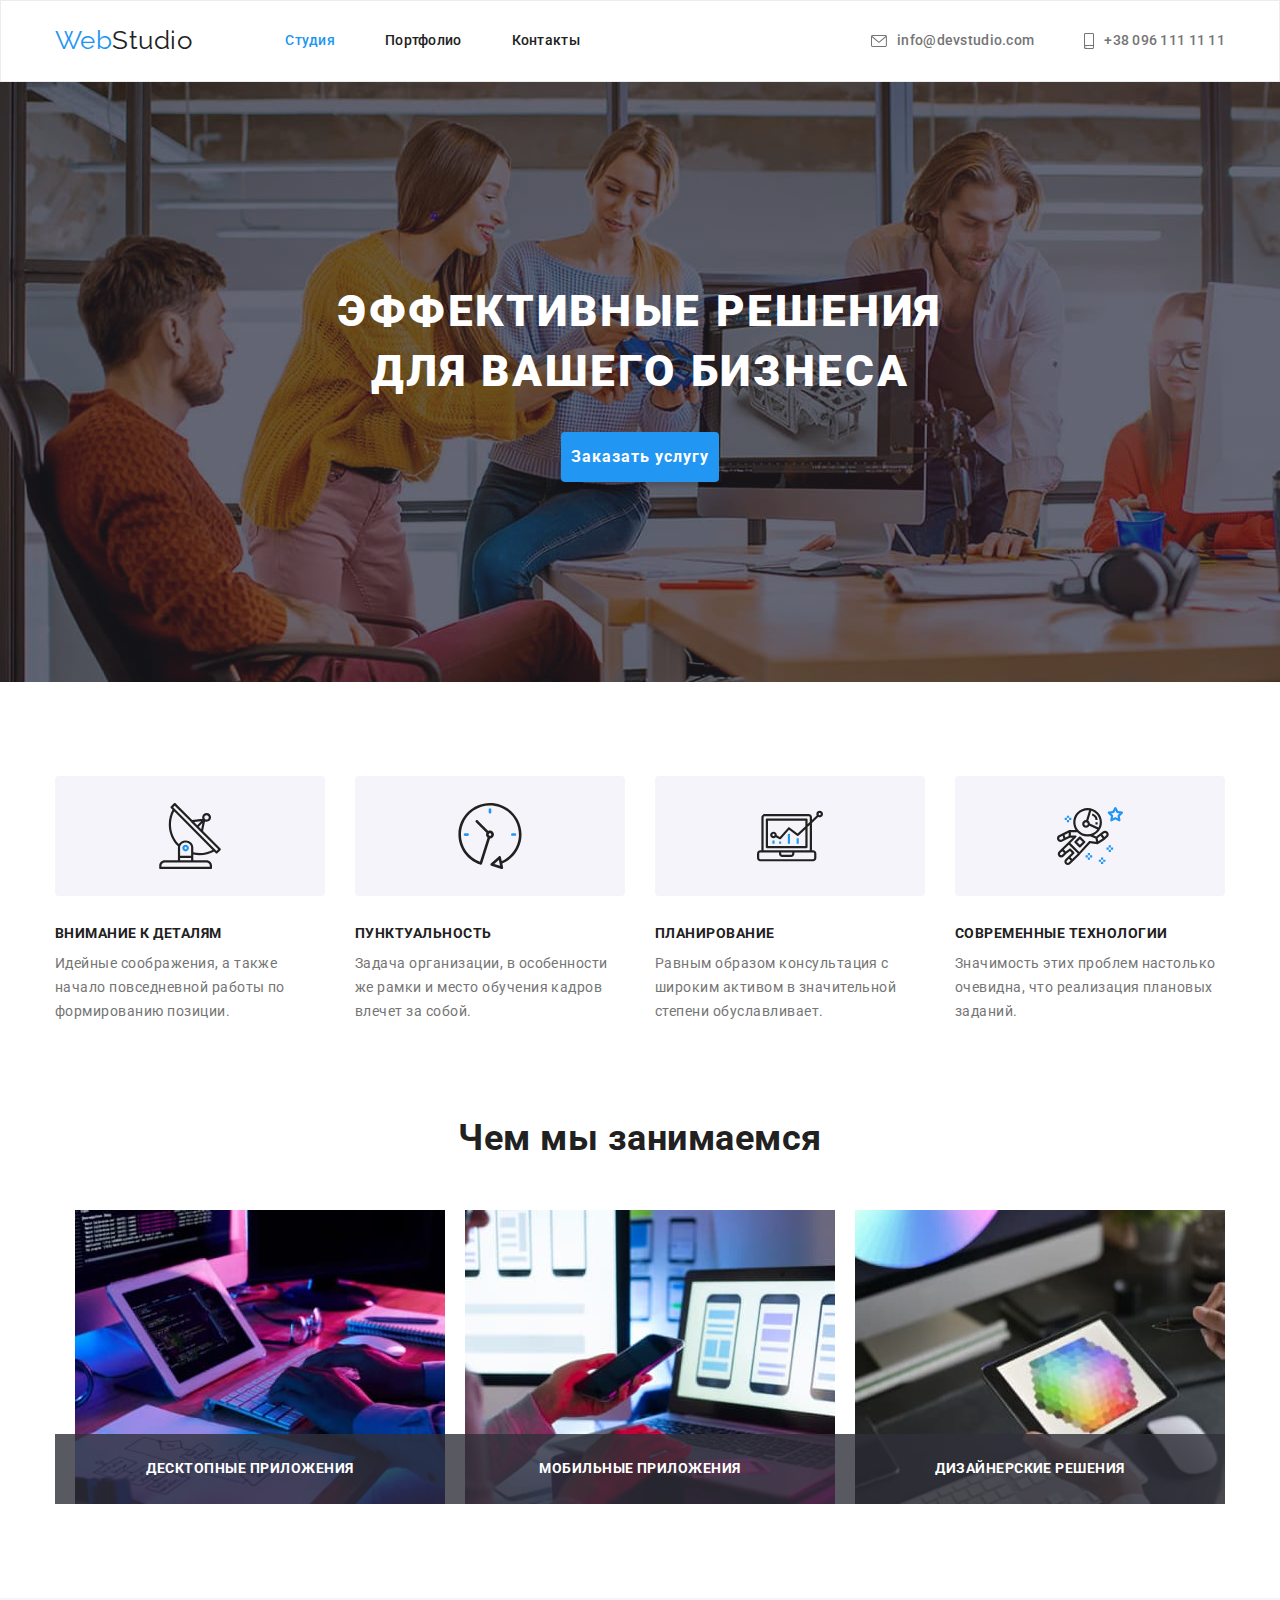
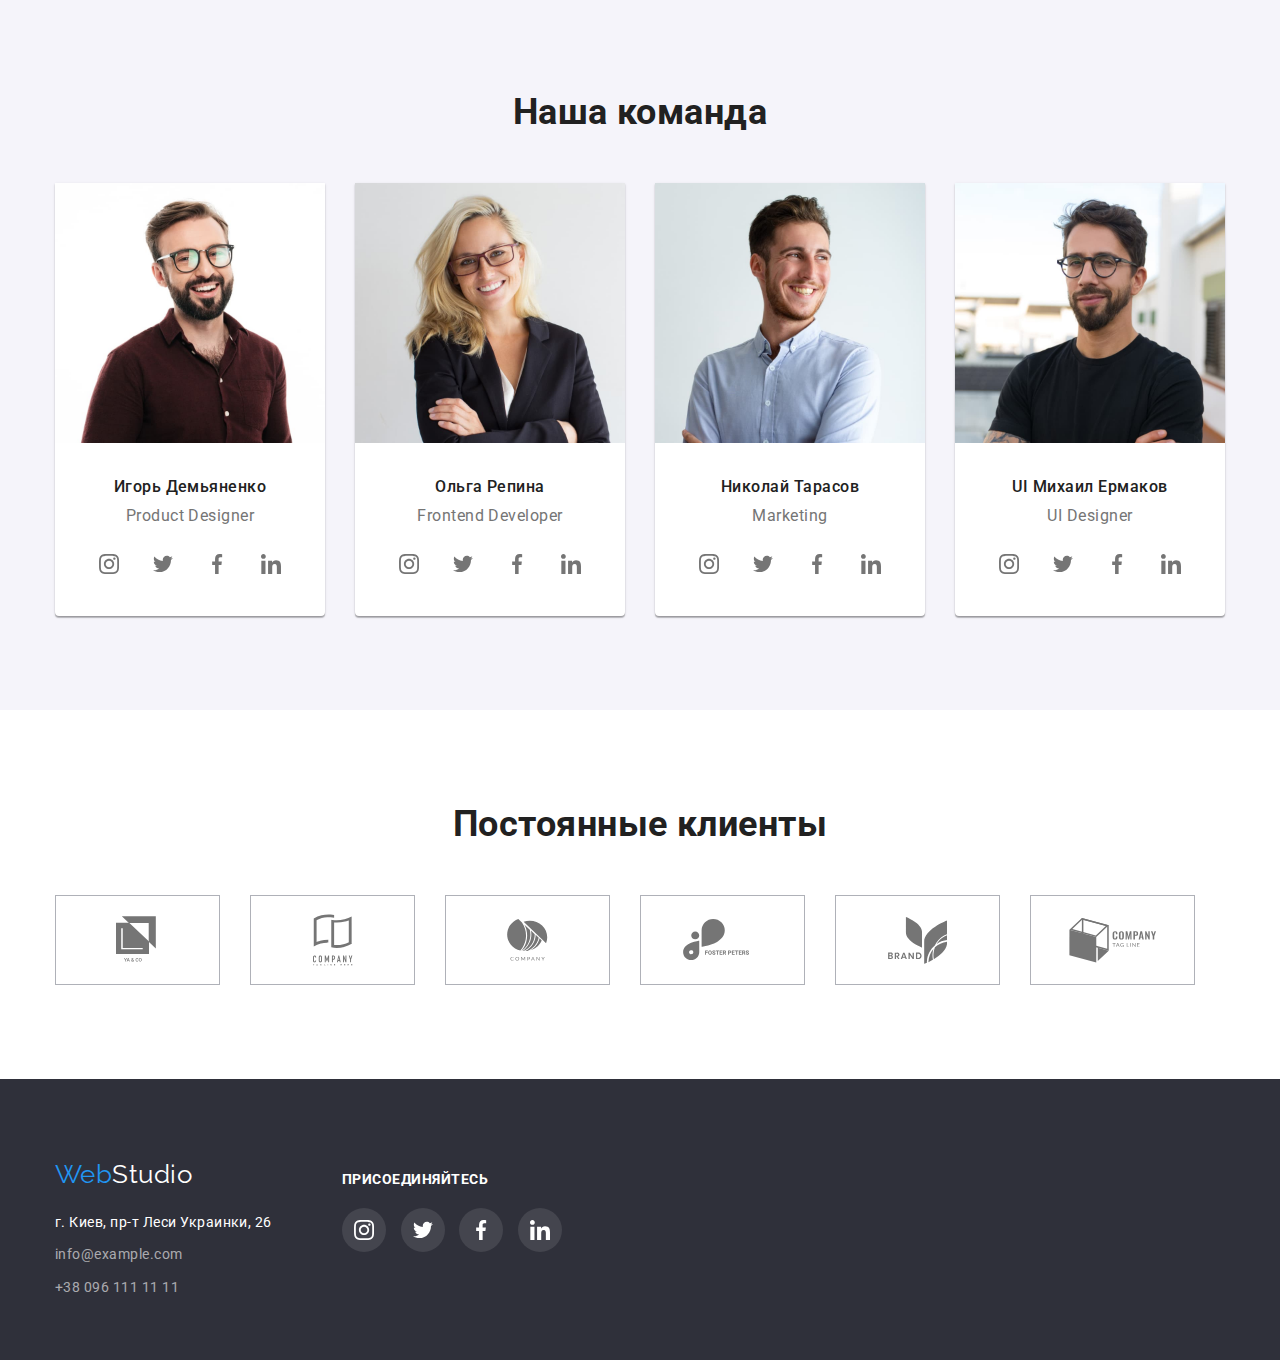
==== index.html @ 1aded5bc "new" ====
<!DOCTYPE html>
<html lang="ru">
<head>
    <meta charset="UTF-8">
    <meta name="viewport" content="width=, initial-scale=1.0">
    <title>Главная</title>
    <link rel="preconnect" href="https://fonts.gstatic.com">
    <link href="https://fonts.googleapis.com/css2?family=Raleway:wght@700&family=Roboto:wght@400;500;700;900&display=swap"
        rel="stylesheet">
    <link rel="stylesheet" href="https://cdnjs.cloudflare.com/ajax/libs/modern-normalize/1.0.0/modern-normalize.min.css">
    <link rel="stylesheet" href="./CSS/common.css">
    <link rel="stylesheet" href="./CSS/main.css">
</head>
<body>
 <!--Шапка-->
    <header class="background">
        <div class="container">
             <nav class="conta">
              <a lang="en" href="./index.html" class="logo">
               <span class="color">Web</span>Studio</a>
               <ul class="site-naw">
                <li class="iten"> <a href="./index.html"class="link current">Студия</a></li>
                <li class="iten"> <a href="./portfolio.html"class="link">Портфолио</a></li>
                <li class="iten"> <a href="" class="link">Контакты</a></li>
               </ul>
             </nav>
             <ul class="contacts">
                <li class="iten">
                <a lang="en" href="mailto:info@devstudio.com" class="contacts-color"><svg class="riko" width=16px height=12px>
                <use href="./images/sprite.svg#icon-envelope"></use>
            </svg>info@devstudio.com</a>
               
               </li>
              <li class="iten">
                <a href="tel:+380961111111"class="contacts-color"><svg class="riko" width=10px height=32px>
                <use href="./images/sprite.svg#icon-smartphone"></use>
            </svg>+38 096 111 11 11</a>
               </li>        
             </ul>
        </div>
    </header>
<main>  
    <!--Секция с героем-->
    <section class="team" >
        <div class="containet">
            <div class="hero">
                <h1 class="hero-title">Эффективные решения <br /> для вашего бизнеса</h1>
                <button type="button">Заказать услугу</button>
            </div>
        </div>
    </section> 
 
    <!-- Наши преимущества-->
    <section class="lol"> 
        <div class="containet" >
             <h2 class="visually-hidden" >Преимущества</h2> 
             <ul class="advantages-title">
                <li class="itenn">
                    <div class="mod">
                    <svg class="icon" width=65,32px height=70px>
                        <use href="./images/sprite.svg#icon-antenna-1"></use>
                    </svg>
                    </div>
                    <h3 class="advantages" >Внимание к деталям</h3>
                    <p class="second">Идейные соображения, а также начало повседневной работы по формированию позиции.</p>
                </li>
                <li class="itenn" >
                    <div class="mod">
                        <svg class="icon" width=65,32px height=70px>
                            <use href="./images/sprite.svg#icon-clock-1"></use>
                        </svg>
                    </div>
                    <h3  class="advantages">Пунктуальность</h3>
                    <p class="second">Задача организации, в особенности же рамки и место обучения кадров влечет за собой.</p>
                </li>
                <li class="itenn" >
                    <div class="mod">
                    <svg class="icon" width=65,32px height=70px>
                        <use href="./images/sprite.svg#icon-diagram-1"></use>
                    </svg>
                    </div>
                    <h3  class="advantages">Планирование</h3>
                    <p class="second">Равным образом консультация с широким активом в значительной степени обуславливает.</p>
                </li>
                <li class="itenn" >
                    <div class="mod">
                        <svg class="icon" width=65,32px height=70px>
                            <use href="./images/sprite.svg#icon-astronaut-1"></use>
                        </svg>
                        </div>
                    <h3  class="advantages">Современные технологии</h3>
                    <p class="second">Значимость этих проблем настолько очевидна, что реализация плановых заданий.</p>
                </li>
            </ul>
        </div>
    </section>
    <!-- Наша работа-->
    <section class="work">
        <div class="containet">
            <h2 class="important">Чем мы занимаемся</h2>
            <ul class="foto" >
                 <li class="abcolut">
                    <img src="./images/клавиатура.jpg" alt="печатает на клавиатуре" width="370"/>
                    <p class="yoga"> ДECКТОПНЫЕ ПРИЛОЖЕНИЯ</p>
                </li>
                 <li class="abcolut">
                    <img src="./images/комп.jpg" alt="работает на компьютере" width="370"/>
                    <p class="yoga">МОБИЛЬНЫЕ ПРИЛОЖЕНИЯ</p>
                </li>
                <li class="abcolut">
                    <img src="./images/планшет.jpg" alt="смотрит в планшет" width="370"/> 
                    <p class="yoga"> ДИЗАЙНЕРСКИЕ РЕШЕНИЯ</p>
                </li>
            </ul>
        </div>
    </section>
    <!--Команда-->
    <section class="section">
        <div class="containet">
            <h2 class="important">Наша команда</h2>
          <ul class="section-item-en">
            <li class="bot" >
                <img src="./images/чел-1.jpg"  alt="мужчина на фото" width="270"/>
                <h3 class="item">Игорь Демьяненко</h3>
                <p class="item-en" lang="en">Product Designer</p>
                <div class="qwerty">
                    <ul class="fotoma">
                        <li class="happe">
                            <a class="goood" href="">
                                <svg class="icon" width=20px height=20px>
                                    <use href="./images/sprite.svg#icon-instagram-2"></use>
                                </svg>
                            </a>
                        </li>
                        <li class="happe">
                            <a class="goood" href="">
                                <svg class="icon" width=20px height=20px>
                                    <use href="./images/sprite.svg#icon-twitter-1"></use>
                                </svg>
                            </a>
                        </li>
                        <li class="happe">
                            <a class="goood" href="">
                                <svg class="icon" width=20px height=20px>
                                    <use href="./images/sprite.svg#icon-facebook-1"></use>
                                </svg>
                            </a>
                        </li><li class="happe">
                            <a class="goood" href="">
                                <svg class="icon" width=20px height=20px>
                                    <use href="./images/sprite.svg#icon-linkedin-1"></use>
                                </svg>
                            </a>
                        </li>
                    </ul>
                </div>
            </li>
            <li class="bot" >
                <img src="./images/чел-2.jpg" alt="женщина на фото" width="270"/>
                <h3 class="item">Ольга Репина</h3>
                <p class="item-en" lang="en">Frontend Developer</p>
            <div class="qwerty">
                <ul class="fotoma">
                    <li class="happe">
                        <a class="goood" href="">
                            <svg class="icon" width=20px height=20px>
                                <use href="./images/sprite.svg#icon-instagram-2"></use>
                            </svg>
                        </a>
                    </li>
                    <li class="happe">
                        <a class="goood" href="">
                            <svg class="icon" width=20px height=20px>
                                <use href="./images/sprite.svg#icon-twitter-1"></use>
                            </svg>
                        </a>
                    </li>
                    <li class="happe">
                        <a class="goood" href="">
                            <svg class="icon" width=20px height=20px>
                                <use href="./images/sprite.svg#icon-facebook-1"></use>
                            </svg>
                        </a>
                    </li>
                    <li class="happe">
                        <a class="goood" href="">
                            <svg class="icon" width=20px height=20px>
                                <use href="./images/sprite.svg#icon-linkedin-1"></use>
                            </svg>
                        </a>
                    </li>
                </ul>
            </div>
            </li>
            <li class="bot" >
                <img src="./images/чел-3.jpg" alt="мужчина на фото" width="270"/>
                <h3 class="item">Николай Тарасов</h3>
                <p class="item-en" lang="en">Marketing</p>
            <div class="qwerty">
                <ul class="fotoma">
                    <li class="happe">
                        <a class="goood" href="">
                            <svg class="icon" width=20px height=20px>
                                <use href="./images/sprite.svg#icon-instagram-2"></use>
                            </svg>
                        </a>
                    </li>
                    <li class="happe">
                        <a class="goood" href="">
                            <svg class="icon" width=20px height=20px>
                                <use href="./images/sprite.svg#icon-twitter-1"></use>
                            </svg>
                        </a>
                    </li>
                    <li class="happe">
                        <a class="goood" href="">
                            <svg class="icon" width=20px height=20px>
                                <use href="./images/sprite.svg#icon-facebook-1"></use>
                            </svg>
                        </a>
                    </li>
                    <li class="happe">
                        <a class="goood" href="">
                            <svg class="icon" width=20px height=20px>
                                <use href="./images/sprite.svg#icon-linkedin-1"></use>
                            </svg>
                        </a>
                    </li>
                </ul>
            </div>
            </li>
            <li class="bot" >
                <img src="./images/чел-4.jpg" alt="мужчина на фото" width="270"/>
                <h3 class="item">UI Михаил Ермаков</h3>
                <p class="item-en" lang="en">UI Designer</p>
                <div class="qwerty">
                    <ul class="fotoma">
                        <li class="happe">
                            <a class="goood" href="">
                                <svg class="icon" width=20px height=20px>
                                    <use href="./images/sprite.svg#icon-instagram-2"></use>
                                </svg>
                            </a>
                        </li>
                        <li class="happe">
                            <a class="goood" href="">
                                <svg class="icon" width=20px height=20px>
                                    <use href="./images/sprite.svg#icon-twitter-1"></use>
                                </svg>
                            </a>
                        </li>
                        <li class="happe">
                            <a class="goood" href="">
                                <svg class="icon" width=20px height=20px>
                                    <use href="./images/sprite.svg#icon-facebook-1"></use>
                                </svg>
                            </a>
                        </li>
                        <li class="happe">
                            <a class="goood" href="">
                                <svg class="icon" width=20px height=20px>
                                    <use href="./images/sprite.svg#icon-linkedin-1"></use>
                                </svg>
                            </a>
                        </li>
                    </ul>
                </div>
            </li>
        </ul>
        </div>
    </section>
    <!--Постоянные клиенты-->
    <section class="logo-compani">
        <div class="containet">
            <h2 class="important">Постоянные клиенты</h2>
            <div>
                <ul class="rer">
                    <li class="koko">
                        <a class="kokos" href="">
                            <svg class="popru" width=44px height=49px>
                                <use href="./images/sprite.svg#icon-logo-1"></use>
                            </svg>
                        </a>
                    </li>
                    <li class="koko">
                        <a class="kokos" href="">
                            <svg class="popru" width=40px height=52px>
                                <use href="./images/sprite.svg#icon-logo-2"></use>
                            </svg>
                        </a>
                    </li>
                    <li class="koko">
                        <a class="kokos" href="">
                            <svg class="popru" width=41px height=42px>
                                <use href="./images/sprite.svg#icon-logo-3"></use>
                            </svg>
                        </a>
                    </li>
                    <li class="koko">
                        <a class="kokos" href="">
                            <svg class="popru" width=79px height=42px>
                                <use href="./images/sprite.svg#icon-logo-4"></use>
                            </svg>
                        </a>
                    </li>
                    <li class="koko">
                        <a class="kokos" href="">
                            <svg class="popru" width=59px height=47px>
                                <use href="./images/sprite.svg#icon-logo-5"></use>
                            </svg>
                        </a>
                    </li>
                    <li class="koko">
                        <a class="kokos" href="">
                            <svg class="popru" width=88px height=45px>
                                <use href="./images/sprite.svg#icon-logo-6"></use>
                            </svg>
                        </a>
                    </li>
                </ul>
            </div>
        </div>       
    </section>
</main> 
<!--Подвал-->
<footer class="bottom" >
    <div class="containet"> 
        <ul class="lopo" >
            <li class="elena">
              <div class="bot-logo">   
             <a href="./index.html" class="white logo" >
             <span class="new">Web</span>Studio</a>
             </div>
            <address class="white-adderess">
              г. Киев, пр-т Леси Украинки, 26
             </address>
             <ul class="info">
              <li class="finish">
                <a href="mailto:info@example.com"class="contacts-color address" >info@example.com</a>
                </li>
                <li>
                <a href="tel:+380961111111" class="contacts-color address">+38 096 111 11 11</a>
                 </li>
             </ul>
             <li class="sow">
                <div class="foma">
                    <p class="vova">ПРИСОЕДИНЯЙТЕСЬ</p>
                    <ul class="huhu">
                        <li class="happe">
                            <a class="masha" href="">
                                <svg class="icon " width=20px height=20px>
                                    <use href="./images/sprite.svg#icon-instagram-2"></use>
                                </svg>
                            </a>
                        </li>
                        <li class="happe">
                            <a class="masha" href="">
                                <svg class="icon" width=20px height=20px>
                                    <use href="./images/sprite.svg#icon-twitter-1"></use>
                                </svg>
                            </a>
                        </li>
                        <li class="happe">
                            <a class="masha" href="">
                                <svg class="icon" width=20px height=20px>
                                    <use href="./images/sprite.svg#icon-facebook-1"></use>
                                </svg>
                            </a>
                        </li>
                        <li class="happe">
                            <a class="masha" href="">
                                <svg class="icon" width=20px height=20px>
                                    <use href="./images/sprite.svg#icon-linkedin-1"></use>
                                </svg>
                            </a>
                        </li>
                    </ul>
                </div>
             </li>
        </ul>
    </div>
</footer>
</body>
</html>
---- CSS/common.css ----
:root {
  --primary-text-color: #212121;
  --title-text-color: #757575;
  --accent-color: #2196f3;
}
body {
  color: var(--primary-text-color);
  background-color: #ffffff;
  margin: 0;
  font-family: Roboto, sans-serif;
  letter-spacing: 0.03em;
  text-decoration: none;
}
/* header */
html {
  box-sizing: border-box;
}
*,
*::before,
*::after {
  box-sizing: inherit;
}
.text {
  margin: 0 auto;
}
.logo {
  display: block;
  padding-top: 24px;
  padding-bottom: 25px;
  padding-right: 93px;

  color: var(--primary-text-color);
  text-decoration: none;
  font-family: Raleway, cursive;
  font-size: 26px;
  line-height: 1.2;
}
.logo:hover,
.logo:focus {
  color: var(--accent-color);
}
.riko {
  fill: var(--title-text-color);
  margin-right: 10px;
}
/* .riko:hover,
.riko:focus svg {
  fill: var(--accent-color);
} */
.color {
  color: var(--accent-color);
}
.site-naw .iten:not(:last-child) {
  padding-right: 50px;
}
.site-naw {
  display: flex;
  font-weight: 500;
  margin: 0px;
  font-size: 14px;
  line-height: 1.14;
  letter-spacing: 0.02em;
}
.sow {
  display: block;
  padding-top: 21px;
}
.elena {
  margin-right: 70px;
}
.lopo {
  display: flex;

  /* align-items: center; */
  /* justify-content: center; */
}
.contacts {
  display: flex;
  font-weight: 500;
  margin: 0px;
  font-size: 14px;
  line-height: 1.14;
  letter-spacing: 0.02em;
}
.iten {
  display: flex;
  text-align: center;
  justify-content: center;
}
.wera {
  margin-right: 10px;
  text-align: center;
}
ul li {
  list-style: none;
}
.link {
  display: block;
  padding-top: 32px;
  padding-bottom: 32px;

  color: var(--primary-text-color);
  text-decoration: none;
}
.link:hover,
.link:focus {
  color: var(--accent-color);
}
.conta {
  display: flex;
  align-items: center;
  padding: 0;
}
.background {
  border: 1px solid #ececec;
  margin: 0 auto;
}
/* header container */
.container {
  justify-content: space-between;
  align-items: center;
  display: flex;
  width: 1200px;
  padding-left: 15px;
  padding-right: 15px;
  margin: 0 auto;
  background-color: #ffffff;
}
.link.current {
  color: var(--accent-color);
}
.contacts-color {
  display: flex;
  align-items: center;
  color: var(--title-text-color);
  text-decoration: none;
}
.wera:hover,
.wera:focus svg {
  fill: var(--accent-color);
}
.riko.contacts-color:hover,
.riko.contacts-color:focus svg {
  color: var(--accent-color);
}
.contacts-color:hover,
.contacts-color:focus {
  color: var(--accent-color);
}
.iten:hover svg {
  fill: var(--accent-color);
}
.contacts .iten:not(:last-child) {
  margin-right: 50px;
}
/*main*/
.containet {
  width: 1200px;
  padding-left: 15px;
  padding-right: 15px;
  margin: 0 auto;
}
.visually-hidden {
  position: absolute;
  width: 1px;
  height: 1px;
  margin: -1px;
  padding: 0;
  overflow: hidden;
  border: 0;
  clip: rect(0 0 0 0);
}
h1 {
  color: #ffffff;
}
/*подвал*/
.bottom {
  background-color: #2f303a;
  padding-top: 60px;
  padding-bottom: 60px;
  margin: 0 auto;
}
.finish {
  padding-bottom: 9px;
}
.vova {
  color: #ffffff;
  font-family: inherit;
  font-weight: 700;
  font-size: 14px;
  line-height: 1.14;
  padding-top: 12px;
  padding-bottom: 20px;
}
.huhu {
  display: flex;
  align-items: center;
  justify-content: space-between;
  width: 220px;
}
.foma {
  display: block;
}
ul {
  margin: 0px;
  padding: 0px;
}
.bot-logo {
  font-size: 26px;
  line-height: 1.2;
}
.white {
  color: #ffffff;
}
.klass {
  display: flex;
  align-items: center;
  justify-content: left;
}
.bottom .logo {
  display: block;
  padding-top: 20px;
  padding-bottom: 20px;
  padding-right: 0px;
}
.white-adderess {
  color: #ffffff;
  font-size: 14px;
  line-height: 1.71;
  padding-bottom: 9px;
}
address {
  font-style: normal;
}
.masha:hover,
.masha:focus {
  border: 1px solid var(--accent-color);
  background-color: var(--accent-color);
}
.masha:hover svg {
  fill: #ffffff;
}
.masha svg {
  fill: #ffffff;
}
.masha:focus svg {
  fill: #ffffff;
}
.masha:focus {
  border: 1px solid var(--accent-color);
}
.happe {
  width: 44px;
  height: 44px;
}

/* .contacts::before {
  content: "";
  color: aqua;
} */
.masha {
  display: flex;
  align-items: center;
  justify-content: center;
  width: 100%;
  height: 100%;
  border-radius: 50%;
  background-color: rgba(255, 255, 255, 0.1);
}
.lalala {
  fill: #ffffff;
  background-size: contain;
}
.new {
  color: var(--accent-color);
}
.address {
  color: rgba(255, 255, 255, 0.6);
}
.info {
  font-size: 14px;
  line-height: 1.71;
}
.icon:hover,
.icon:focus {
  fill: #ffffff;
}
---- CSS/main.css ----
:root {
  --primary-text-color: #212121;
  --title-text-color: #757575;
  --accent-color: #2196f3;
}
body {
  color: var(--primary-text-color);
  background-color: #ffffff;
  margin: 0;
}
/* header */
.logo {
  color: var(--primary-text-color);
}
.logo:hover,
.logo:focus {
  color: var(--accent-color);
}
.color {
  color: var(--accent-color);
}

ul li {
  list-style: none;
}

.site-naw .link.current {
  color: var(--accent-color);
}

/*Секция героя*/
button {
  display: inline-block;
  padding: 10px;
  border-radius: 4px;
  color: #ffffff;
  background-color: var(--accent-color);
  border: #ffffff;
  font-family: inherit;
  font-weight: 700;
  font-size: 16px;
  line-height: 1.87;
  letter-spacing: 0.06em;
  box-shadow: 0px 4px 4px rgba(0, 0, 0, 0.15);
  border-radius: 4px;
}
h1 {
  color: #ffffff;
  font-weight: 900;
  font-size: 44px;
  line-height: 1.36;
  text-align: center;
  letter-spacing: 0.06em;
  text-transform: uppercase;
}
.team {
  padding-top: 200px;
  padding-bottom: 200px;
  margin-left: auto;
  margin-right: auto;
  max-width: 1600px;
  height: 600px;
  background-size: cover;
  background-image: linear-gradient( rgba(47, 48, 58, 0.4),
   rgba(47, 48, 58, 0.4) ), url(../images/Img\ hero.jpg);
  

}
.hero {
  text-align: center;
}
.containet,
.good {
  margin-right: -30px;
}
.hero-title {
  margin: 0px;
  padding-bottom: 30px;
}
/*Декоративные елементы*/
.sprte {
  margin: 0 auto;
  padding-top: 94px;
  padding-bottom: 30px;
  background-color: #ffffff;
}
.code {
  width: auto;
  display: inline-flex;
}
.rer {
  display: flex;
  border-radius: 4px;
}
.mod {
  width: 270px;
  height: 120px;
  background: #f5f4fa;
  border-radius: 4px;
  padding: 25px 102px;
  margin-right: 30px;
  margin-bottom: 30px;
}
.icon:hover,
.icon:focus {
  fill: #FFFFFF;
}
.happe {
  width: 44px;
  height: 44px;
}
.you {
  width: 44px;
  height: 44px;
  margin: 20px 20px;
}


.icon {
  fill: var(--title-text-color);
  background-size: contain;
  
}

/*Секция преимущества*/
.containet {
  width: 1200px;
  padding-left: 15px;
  padding-right: 15px;
  margin: 0 auto;
}
.containet:not(:last-child) {
  padding-bottom: 94px;
}
.lol {
  padding-top: 94px;
  padding-bottom: 94px;
  margin: 0 auto;
  background-color: #ffffff;
}
.advantages {
  font-weight: 700;
  font-size: 14px;
  line-height: 1.14;
  text-transform: uppercase;
  margin-bottom: 10px;
}
h2,
h3,
p,
ul {
  margin: 0px;
  padding: 0px;
}

.advantages-title {
  display: flex;
  justify-content: space-between;
}
.itenn {
  width: 270px;
}
p {
  color: var(--title-text-color);
}
.second {
  font-size: 14px;
  line-height: 1.71;
}

/* наша работа*/
.work {
  padding-bottom: 94px;
  margin: 0 auto;
  background-color: #ffffff;
}
.important {
  margin-bottom: 50px;
  font-weight: 700;
  font-size: 36px;
  line-height: 1.16;
  text-align: center;
}
.abcolut {
  display: flex;
  text-align: center;
  justify-content: end;
  position: relative;
  width: 100%;
}
.yoga {
   width: 100%;
  color: #ffffff;
  font-family: inherit;
  font-weight: 700;
  font-size: 14px;
  line-height: 1.14;
  position: absolute;
  bottom: 0px;
  right: 0px;
  background: rgba(47, 48, 58, 0.8);
  padding-top: 27px;
  padding-bottom: 27px; 
}
/*команда*/
.section {
  margin: 0 auto;
  background-color: #f5f4fa;
  padding-bottom: 94px;
  padding-top: 94px;
}
.goood:hover,
.goood:focus {
  border: 1px solid var(--accent-color);
  background-color:var(--accent-color)
  
}
.goood:hover svg{
  fill:#FFFFFF;
}

.goood:focus svg{
  fill: #FFFFFF;; 
}
.goood:focus {
  border: 1px solid var(--accent-color);
}

.goood {
  display: flex;
  align-items: center;
  justify-content: center;
  width: 100%;
  height: 100%;
  border-radius: 50%;
  
}
.fotoma {
   display: flex;
  justify-content: space-between;
  align-items: center;
}
.qwerty {
  padding-top: 16px;
  padding-left: 32px;
  padding-right: 32px;
}
.foto {
  display: flex;
  justify-content: space-between;
  align-items: center;
}
.bot {
  background-color: #ffffff;
  text-align: center;
  padding-bottom: 30px;
  box-shadow: 0px 1px 3px rgba(0, 0, 0, 0.12), 0px 1px 1px rgba(0, 0, 0, 0.14),
    0px 2px 1px rgba(0, 0, 0, 0.2);

  border-radius: 0px 0px 4px 4px;
}
.section-item-en {
  display: flex;
  align-content: center;
  justify-content: space-between;
}
.section .advantages-containet {
  padding-top: 94px;
}
.item {
  font-weight: 500;
  font-size: 16px;
  line-height: 1.18;
  padding-top: 30px;
  padding-bottom: 10px;
}
.item-en {
  font-size: 16px;
  line-height: 1.18;
}
/*Постоянные клиенты*/
.logo-compani {
  margin: 0 auto;
  background-color: #ffffff;
  padding-bottom: 94px;
  padding-top: 94px;
}
.kokos {
  display: flex;
  justify-content: center;
  align-items: center;
  width: 100%;
  height: 100%;
   
}
.koko {  
  fill: var(--title-text-color);
  border: 1px solid #afb1b8;
  width: 170px;
  height: 90px;
  margin-right: 30px;
}
.kokos:hover,
.kokos:focus {
  border: 1px solid var(--accent-color);
}
.kokos:hover svg{
  fill:var(--accent-color); 
}
.kokos:focus svg{
  fill:var(--accent-color); 
}
.kokos:focus {
  border: 1px solid var(--accent-color);
}
.popru {
  fill: var(--title-text-color);
  width:100%
  height:100%
  background-size:contain;
}
.techno {
  display: flex;
  padding-top: 16px;
  padding-right: 10px;
  padding-left: 32px;
}

/*подвал*/
.bottom {
  background-color: #2f303a;
  padding-bottom: 60px;
}
.white {
  color: #ffffff;
}
.new {
  color: var(--accent-color);
}
.address {
  color: rgba(255, 255, 255, 0.6);
}

/* цвет основного текста #212121 */
/* вторичный цвет текста #757575 */
/* синий для виделений акцент #2196F3 */
/* белый цвет  #FFFFFF */
/* цвет с прозрачность для подвала rgba(255, 255, 255, 0.6);*/
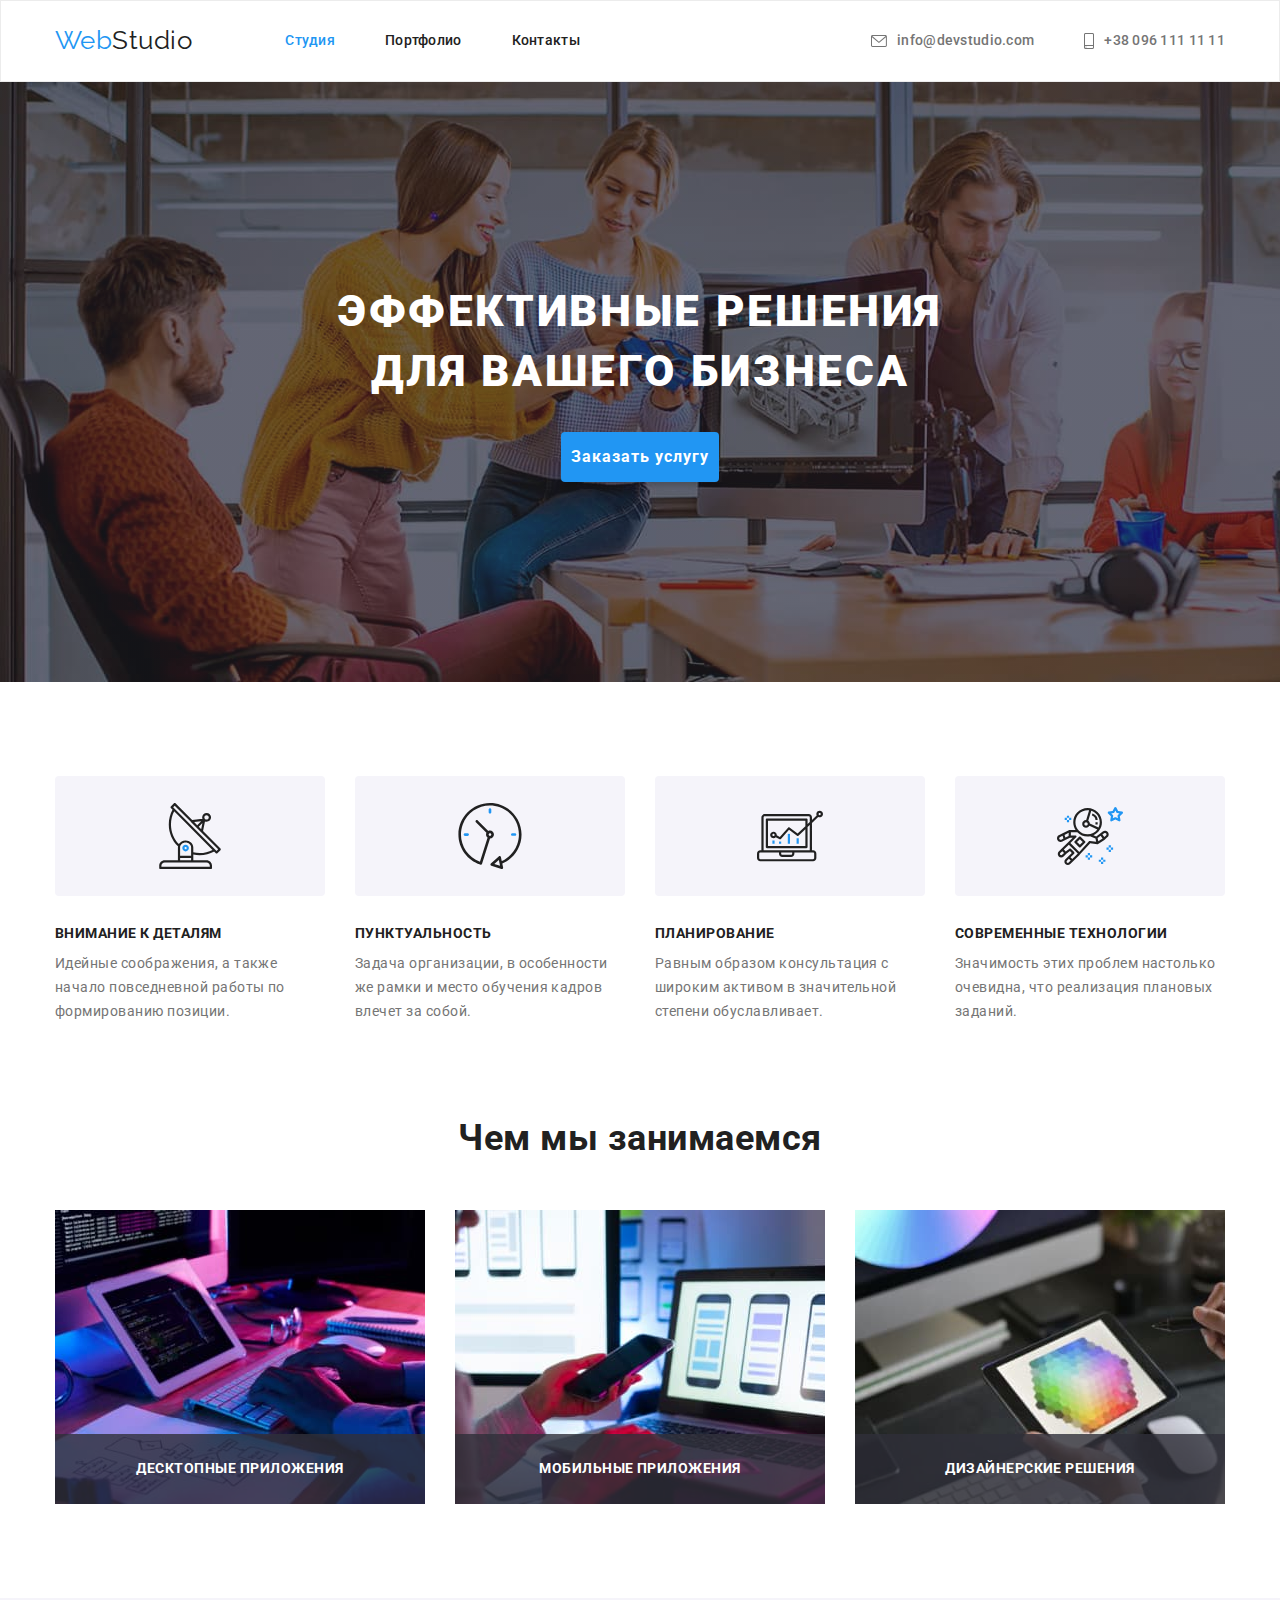
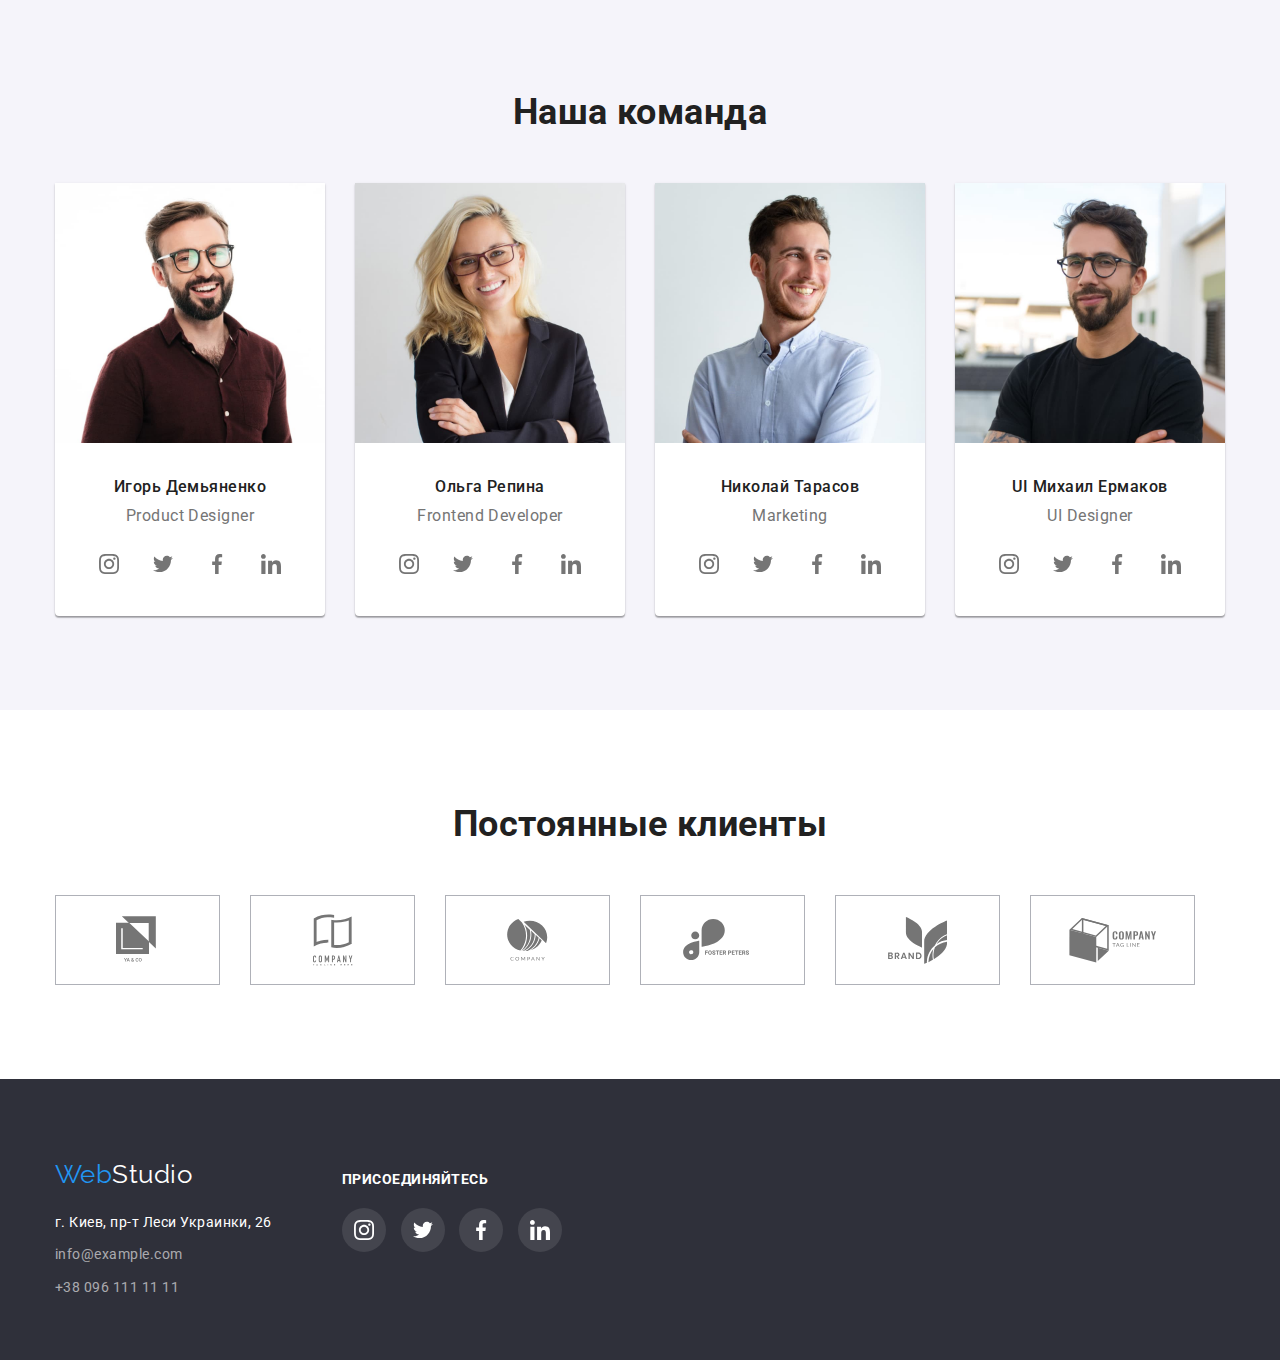
==== commit bbe0ca4a: "кукууцф" ====
--- a/index.html
+++ b/index.html
@@ -45,11 +45,10 @@
         <div class="containet">
             <div class="hero">
                 <h1 class="hero-title">Эффективные решения <br /> для вашего бизнеса</h1>
-                <button type="button">Заказать услугу</button>
+                <button data-modal-open>Заказать услугу</button>
             </div>
         </div>
     </section> 
- 
     <!-- Наши преимущества-->
     <section class="lol"> 
         <div class="containet" >
@@ -380,5 +379,31 @@
         </ul>
     </div>
 </footer>
+
+ <div class="backdrop " data-modal>
+        <div class="modal">
+            <p> Lorem ipsum, dolor sit amet consectetur adipisicing elit. Possimus saepe eos commodi ea voluptate dolore sit tenetur cupiditate, nam fugit. Dolor inventore magnam laboriosam atque totam voluptatibus rerum voluptate voluptatum!</p>
+             <button class="ewcw" data-modal-close >
+                <svg class="cloze" width= 11px; height= 11px;>
+                    <use href="./images/x.svg">  </use>
+                </svg>
+             </button>
+        </div>
+    </div> 
+    <script>
+    const refs = {
+            openModalBtn: document.querySelector('[data-modal-open]'),
+            closeModalBtn: document.querySelector('[data-modal-close]'),
+            modal: document.querySelector('[data-modal]'),
+        };
+
+        refs.openModalBtn.addEventListener('click', toggleModal);
+        refs.closeModalBtn.addEventListener('click', toggleModal);
+
+        function toggleModal() {
+            refs.modal.classList.toggle('backdrop');
+        } 
+    </script>
+    
 </body>
 </html>--- a/CSS/main.css
+++ b/CSS/main.css
@@ -77,7 +77,6 @@
   margin: 0px;
   padding-bottom: 30px;
 }
-/*Декоративные елементы*/
 .sprte {
   margin: 0 auto;
   padding-top: 94px;
@@ -186,10 +185,11 @@
   text-align: center;
   justify-content: end;
   position: relative;
-  width: 100%;
+  
 }
 .yoga {
-   width: 100%;
+  width: 370px; 
+  height: 70px;
   color: #ffffff;
   font-family: inherit;
   font-weight: 700;
@@ -313,6 +313,22 @@
 .kokos:focus {
   border: 1px solid var(--accent-color);
 }
+/* .baato {
+  width:11px; 
+  heigth:11px;
+} */
+.ewcw {
+  border: 1px solid var(--title-text-color);
+  border-radius: 50%;
+  width: 30px;
+  height: 30px;
+  top:0;
+  left: 0;
+  background-color: #ffffff;
+  }
+  .cloze svg {
+    fill: #212121;
+  }
 .popru {
   fill: var(--title-text-color);
   width:100%
@@ -341,6 +357,47 @@
   color: rgba(255, 255, 255, 0.6);
 }
 
+
+/*модалка*/
+ /* .backdrop--is-hidden {
+    opacity: 1;
+    pointer-events: none; */
+  
+ .backdrop {
+  position: fixed;
+  top: 0;
+  left: 0;
+  width: 100%;
+  height: 100%;
+  background: rgba(0, 0, 0, 0.2);}
+
+  
+  .backdrop  {
+    opacity: 0;
+    pointer-events: none; 
+  }
+  /* .backdrop .is-hidden  {
+    opacity: 1;
+    pointer-events: none; 
+  } */
+
+/* Декоративные елементы*/
+   .modal  {
+     display:flex ;
+     text-align: center;
+     justify-content: start;
+     position: absolute;
+  top: 50%;
+  left: 50%;
+  transform: translate(-50%, -50%);
+  width: 528px;
+  height: 581px;
+  background-color: #ffffff;
+  box-shadow: 0px 1px 3px rgba(0, 0, 0, 0.12), 
+  0px 1px 1px rgba(0, 0, 0, 0.14), 
+  0px 2px 1px rgba(0, 0, 0, 0.2);
+  border-radius: 4px;} 
+  
 /* цвет основного текста #212121 */
 /* вторичный цвет текста #757575 */
 /* синий для виделений акцент #2196F3 */
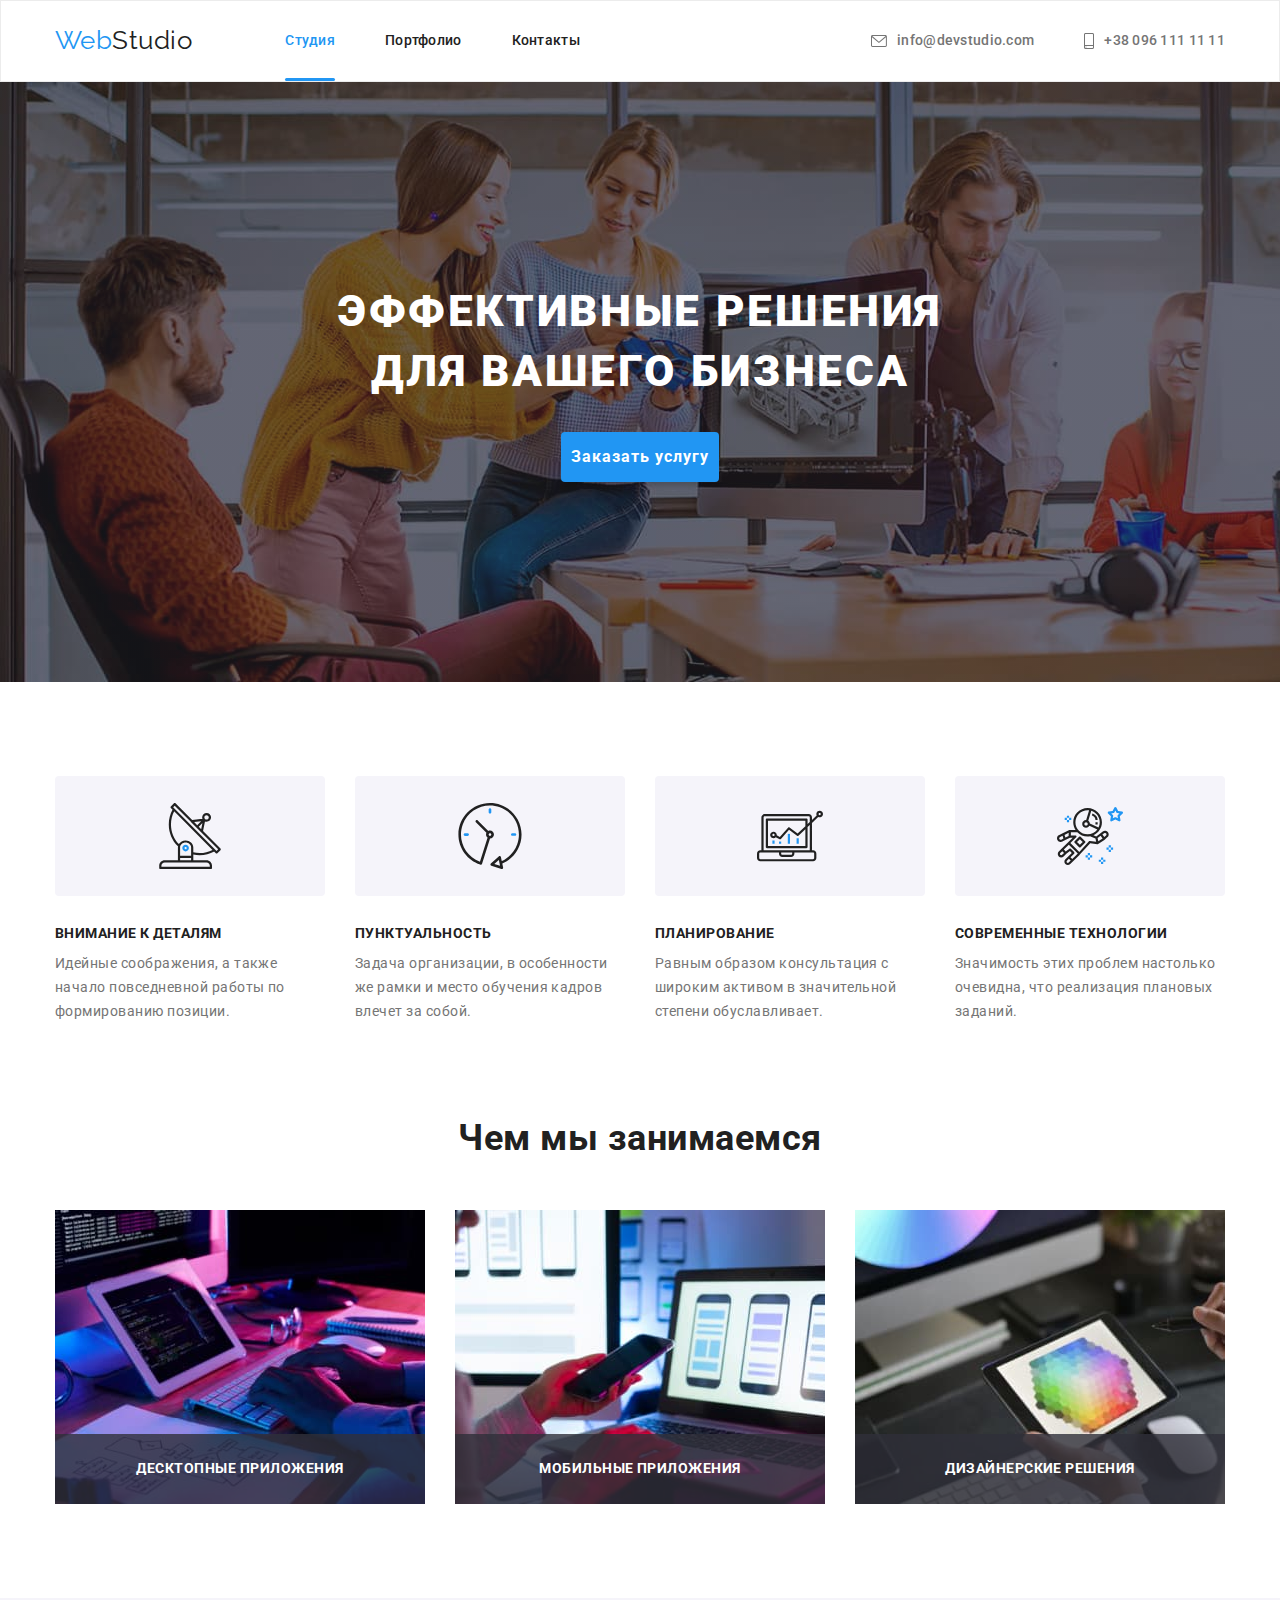
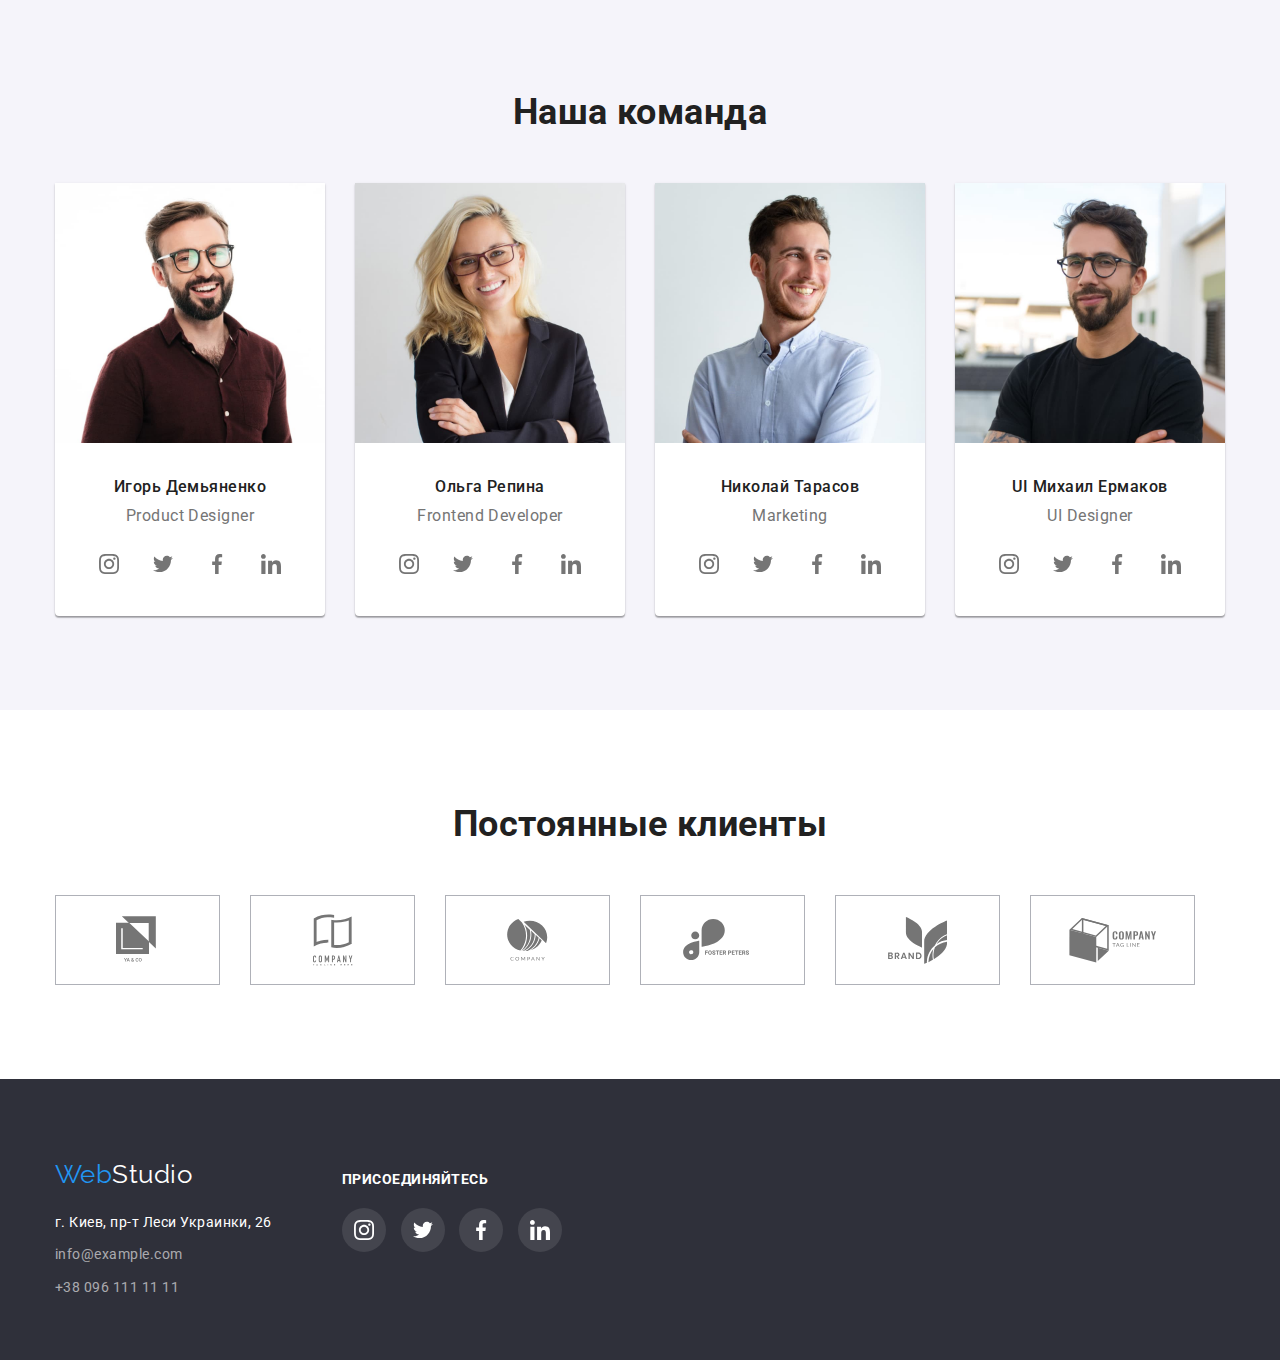
==== commit 922f32d8: "уысвскмав" ====
--- a/index.html
+++ b/index.html
@@ -382,12 +382,8 @@
 
  <div class="backdrop " data-modal>
         <div class="modal">
-            <p> Lorem ipsum, dolor sit amet consectetur adipisicing elit. Possimus saepe eos commodi ea voluptate dolore sit tenetur cupiditate, nam fugit. Dolor inventore magnam laboriosam atque totam voluptatibus rerum voluptate voluptatum!</p>
-             <button class="ewcw" data-modal-close >
-                <svg class="cloze" width= 11px; height= 11px;>
-                    <use href="./images/x.svg">  </use>
-                </svg>
-             </button>
+            <!-- <p> Lorem ipsum, dolor sit amet consectetur adipisicing elit. Possimus saepe eos commodi ea voluptate dolore sit tenetur cupiditate, nam fugit. Dolor inventore magnam laboriosam atque totam voluptatibus rerum voluptate voluptatum!</p> -->
+             <button class="ewcw" data-modal-close>X</button>
         </div>
     </div> 
     <script>
@@ -402,8 +398,8 @@
 
         function toggleModal() {
             refs.modal.classList.toggle('backdrop');
-        } 
-    </script>
+        }
+        </script>
     
 </body>
 </html>--- a/CSS/common.css
+++ b/CSS/common.css
@@ -28,12 +28,13 @@
   padding-top: 24px;
   padding-bottom: 25px;
   padding-right: 93px;
-
   color: var(--primary-text-color);
   text-decoration: none;
   font-family: Raleway, cursive;
   font-size: 26px;
   line-height: 1.2;
+  transition-duration: 250ms;
+  transition-timing-function: cubic-bezier(0.4, 0, 0.2, 1);
 }
 .logo:hover,
 .logo:focus {
@@ -94,13 +95,32 @@
 ul li {
   list-style: none;
 }
+.current::after {
+  content: "";
+  display: flex;
+  width: 100%;
+  height: 3px;
+  background-color: var(--accent-color);
+  position: absolute;
+  left: 0;
+  bottom: 0;
+  border-radius: 2px;
+  opacity: 1;
+  transition: opacite 250ms cubic-bezier(0.4, 0, 0.2, 1);
+}
+/* .current:hover::after {
+  opacity: 1;
+} */
+
 .link {
+  position: relative;
   display: block;
   padding-top: 32px;
   padding-bottom: 32px;
-
   color: var(--primary-text-color);
   text-decoration: none;
+  transition-duration: 250ms;
+  transition-timing-function: cubic-bezier(0.4, 0, 0.2, 1);
 }
 .link:hover,
 .link:focus {
@@ -134,6 +154,8 @@
   align-items: center;
   color: var(--title-text-color);
   text-decoration: none;
+  transition-duration: 250ms;
+  transition-timing-function: cubic-bezier(0.4, 0, 0.2, 1);
 }
 .wera:hover,
 .wera:focus svg {
@@ -266,6 +288,8 @@
   height: 100%;
   border-radius: 50%;
   background-color: rgba(255, 255, 255, 0.1);
+  transition-duration: 250ms;
+  transition-timing-function: cubic-bezier(0.4, 0, 0.2, 1);
 }
 .lalala {
   fill: #ffffff;
--- a/CSS/main.css
+++ b/CSS/main.css
@@ -211,7 +211,6 @@
 }
 .goood:hover,
 .goood:focus {
-  border: 1px solid var(--accent-color);
   background-color:var(--accent-color)
   
 }
@@ -233,6 +232,9 @@
   width: 100%;
   height: 100%;
   border-radius: 50%;
+  transition-duration: 250ms;
+  transition-timing-function: cubic-bezier(0.4, 0, 0.2, 1);
+  
   
 }
 .fotoma {
@@ -291,6 +293,8 @@
   align-items: center;
   width: 100%;
   height: 100%;
+  transition-duration: 250ms;
+  transition-timing-function: cubic-bezier(0.4, 0, 0.2, 1);
    
 }
 .koko {  
@@ -317,18 +321,20 @@
   width:11px; 
   heigth:11px;
 } */
-.ewcw {
-  border: 1px solid var(--title-text-color);
+ .ewcw {
+   display: inline-block;
+   justify-content: center;
+   text-align: center;
   border-radius: 50%;
   width: 30px;
   height: 30px;
-  top:0;
-  left: 0;
-  background-color: #ffffff;
-  }
-  .cloze svg {
+  /* top:0;
+  right: 0; */
+  
+} 
+  .cloze {
     fill: #212121;
-  }
+}
 .popru {
   fill: var(--title-text-color);
   width:100%
@@ -376,11 +382,6 @@
     opacity: 0;
     pointer-events: none; 
   }
-  /* .backdrop .is-hidden  {
-    opacity: 1;
-    pointer-events: none; 
-  } */
-
 /* Декоративные елементы*/
    .modal  {
      display:flex ;
@@ -396,7 +397,10 @@
   box-shadow: 0px 1px 3px rgba(0, 0, 0, 0.12), 
   0px 1px 1px rgba(0, 0, 0, 0.14), 
   0px 2px 1px rgba(0, 0, 0, 0.2);
-  border-radius: 4px;} 
+  border-radius: 4px;
+  /* transition-duration: 250ms;
+  transition-timing-function: cubic-bezier(0.4, 0, 0.2, 1); */
+} 
   
 /* цвет основного текста #212121 */
 /* вторичный цвет текста #757575 */
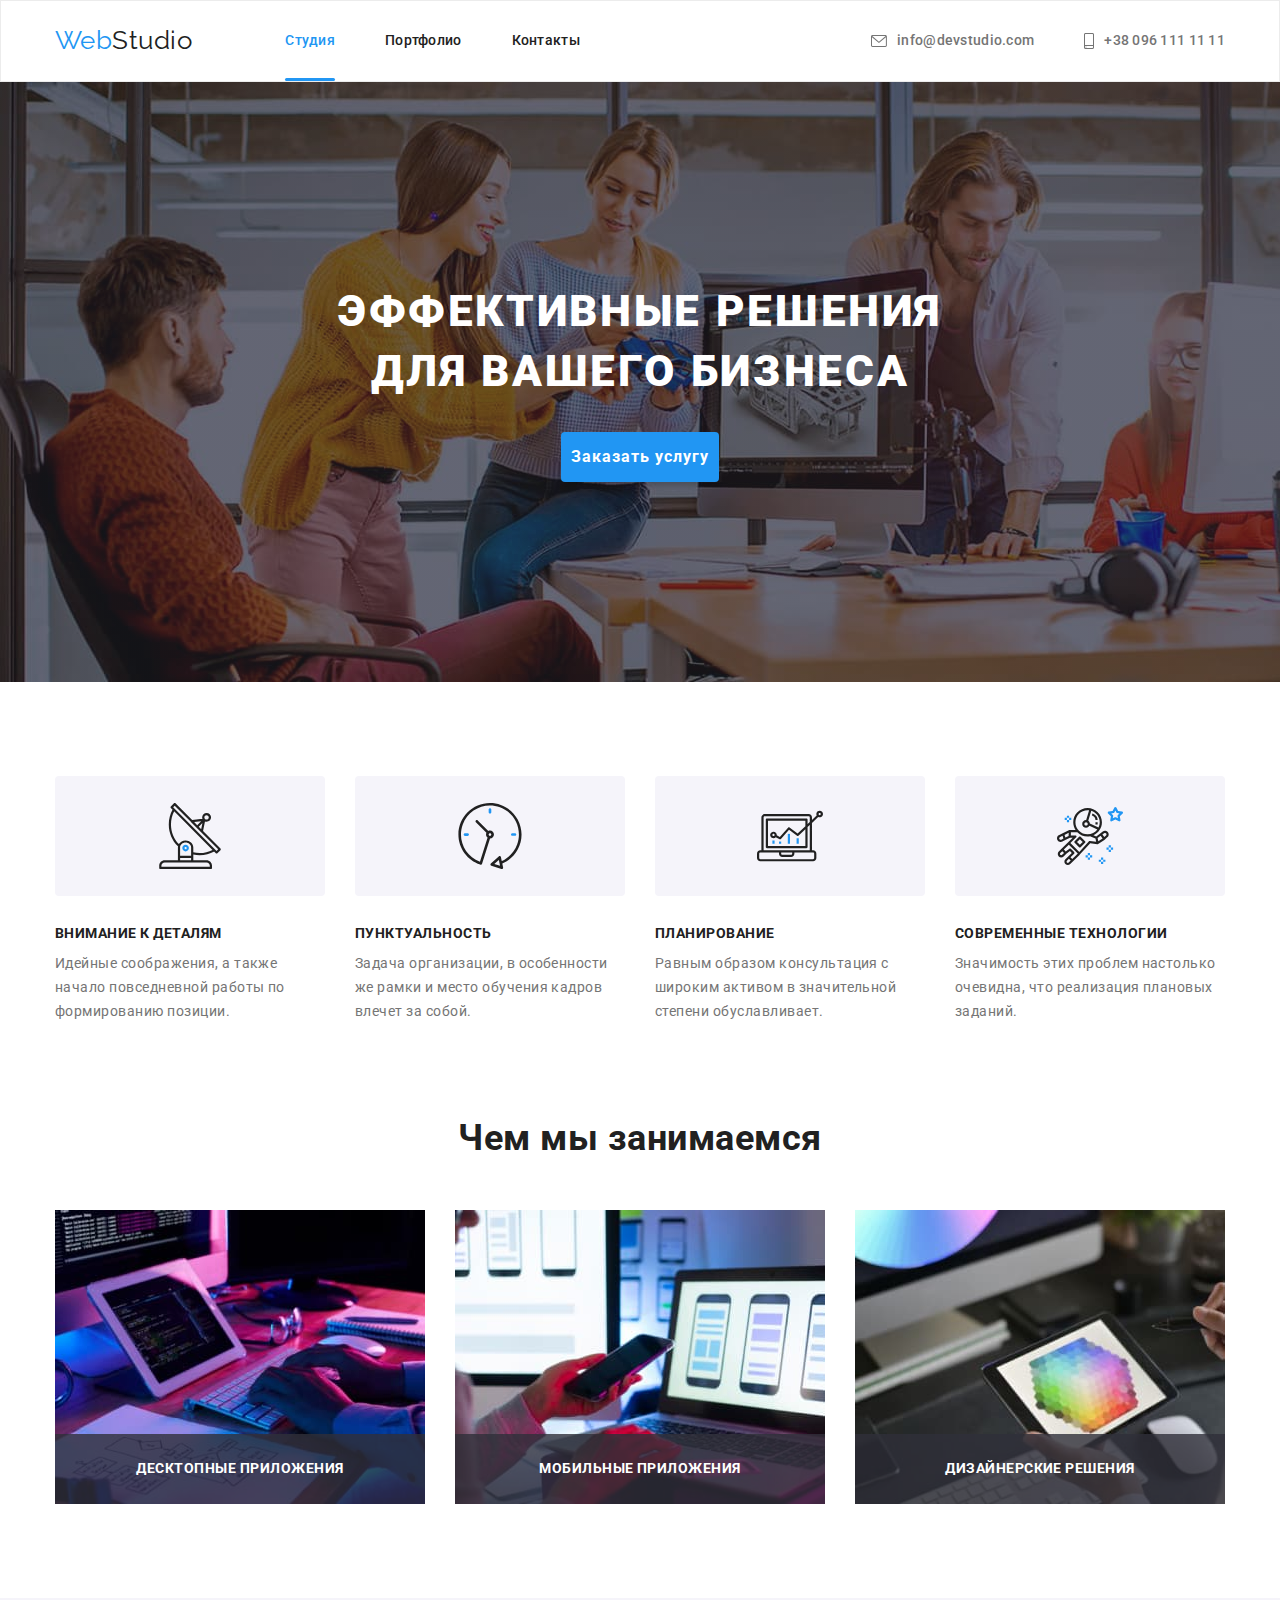
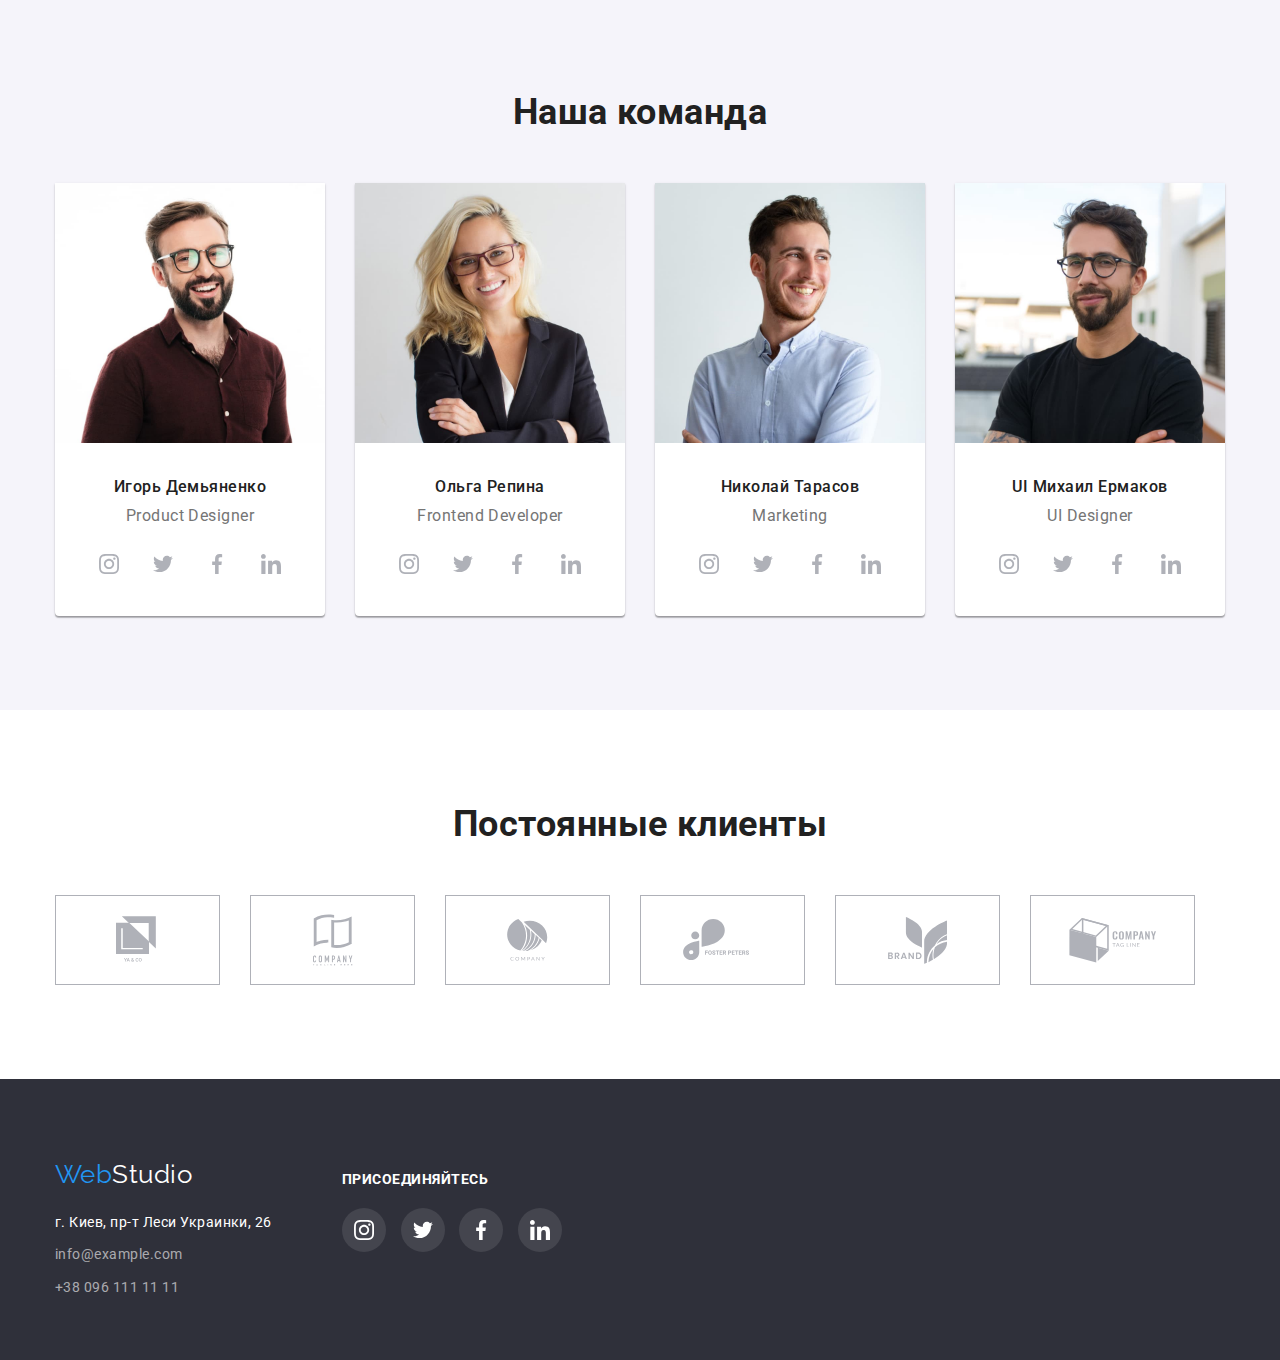
==== commit 71b9e8c0: "efvrtgdv" ====
--- a/index.html
+++ b/index.html
@@ -45,7 +45,7 @@
         <div class="containet">
             <div class="hero">
                 <h1 class="hero-title">Эффективные решения <br /> для вашего бизнеса</h1>
-                <button data-modal-open>Заказать услугу</button>
+                <button class="button" data-modal-open>Заказать услугу</button>
             </div>
         </div>
     </section> 
@@ -380,11 +380,13 @@
     </div>
 </footer>
 
- <div class="backdrop " data-modal>
+ <div class="backdrop is-hidden " data-modal>
         <div class="modal">
+            <div class="modal-button">
             <!-- <p> Lorem ipsum, dolor sit amet consectetur adipisicing elit. Possimus saepe eos commodi ea voluptate dolore sit tenetur cupiditate, nam fugit. Dolor inventore magnam laboriosam atque totam voluptatibus rerum voluptate voluptatum!</p> -->
-             <button class="ewcw" data-modal-close>X</button>
-        </div>
+             <button class="ewcw" data-modal-close >X</button>
+            </div>
+         </div>
     </div> 
     <script>
     const refs = {
@@ -397,7 +399,7 @@
         refs.closeModalBtn.addEventListener('click', toggleModal);
 
         function toggleModal() {
-            refs.modal.classList.toggle('backdrop');
+            refs.modal.classList.toggle('is-hidden');
         }
         </script>
     
--- a/CSS/common.css
+++ b/CSS/common.css
@@ -157,10 +157,11 @@
   transition-duration: 250ms;
   transition-timing-function: cubic-bezier(0.4, 0, 0.2, 1);
 }
-.wera:hover,
-.wera:focus svg {
+.contacts-color:hover,
+.contacts-color:focus svg {
   fill: var(--accent-color);
 }
+
 .riko.contacts-color:hover,
 .riko.contacts-color:focus svg {
   color: var(--accent-color);
--- a/CSS/main.css
+++ b/CSS/main.css
@@ -29,7 +29,7 @@
 }
 
 /*Секция героя*/
-button {
+.button {
   display: inline-block;
   padding: 10px;
   border-radius: 4px;
@@ -91,6 +91,14 @@
   display: flex;
   border-radius: 4px;
 }
+ .backdrop.is-hidden {
+opacity: 0;
+pointer-events: none;
+width: 100%;
+height: 100%;
+background: rgba(0, 0, 0, 0.2);
+} 
+
 .mod {
   width: 270px;
   height: 120px;
@@ -116,7 +124,7 @@
 
 
 .icon {
-  fill: var(--title-text-color);
+  fill: #AFB1B8;
   background-size: contain;
   
 }
@@ -317,26 +325,34 @@
 .kokos:focus {
   border: 1px solid var(--accent-color);
 }
-/* .baato {
-  width:11px; 
-  heigth:11px;
-} */
+
+.modal-button{
+    display: flex;
+    justify-content: flex-end;
+    margin-top: 8px;
+    margin-right: 8px;
+    align-items: center;
+
+}
  .ewcw {
-   display: inline-block;
+   display: block;
    justify-content: center;
    text-align: center;
   border-radius: 50%;
   width: 30px;
-  height: 30px;
-  /* top:0;
-  right: 0; */
+  height: 30px; 
+   /* top:0;
+  right: 0;  */
+  background-color: #FFFFFF;
+border: 1px solid rgba(0, 0, 0, 0.1);
+box-sizing: border-box;
   
 } 
   .cloze {
     fill: #212121;
 }
 .popru {
-  fill: var(--title-text-color);
+  fill: #AFB1B8;
   width:100%
   height:100%
   background-size:contain;
@@ -362,44 +378,36 @@
 .address {
   color: rgba(255, 255, 255, 0.6);
 }
-
-
-/*модалка*/
- /* .backdrop--is-hidden {
-    opacity: 1;
-    pointer-events: none; */
-  
+ 
  .backdrop {
   position: fixed;
+  z-index: 2;
   top: 0;
   left: 0;
   width: 100%;
   height: 100%;
-  background: rgba(0, 0, 0, 0.2);}
-
-  
-  .backdrop  {
+  background-color: rgba(0, 0, 0, 0.2);}
+
+  .backdrop .is-hidden {
     opacity: 0;
-    pointer-events: none; 
-  }
-/* Декоративные елементы*/
+  pointer-events: none; 
+  }  
    .modal  {
-     display:flex ;
-     text-align: center;
-     justify-content: start;
-     position: absolute;
+  display: flex;
+  position: absolute; 
   top: 50%;
   left: 50%;
   transform: translate(-50%, -50%);
-  width: 528px;
-  height: 581px;
+  min-width: 528px;
+  min-height: 581px;
   background-color: #ffffff;
   box-shadow: 0px 1px 3px rgba(0, 0, 0, 0.12), 
   0px 1px 1px rgba(0, 0, 0, 0.14), 
   0px 2px 1px rgba(0, 0, 0, 0.2);
   border-radius: 4px;
-  /* transition-duration: 250ms;
-  transition-timing-function: cubic-bezier(0.4, 0, 0.2, 1); */
+  transition-duration: 250ms;
+  transition-timing-function: cubic-bezier(0.4, 0, 0.2, 1);
+
 } 
   
 /* цвет основного текста #212121 */
